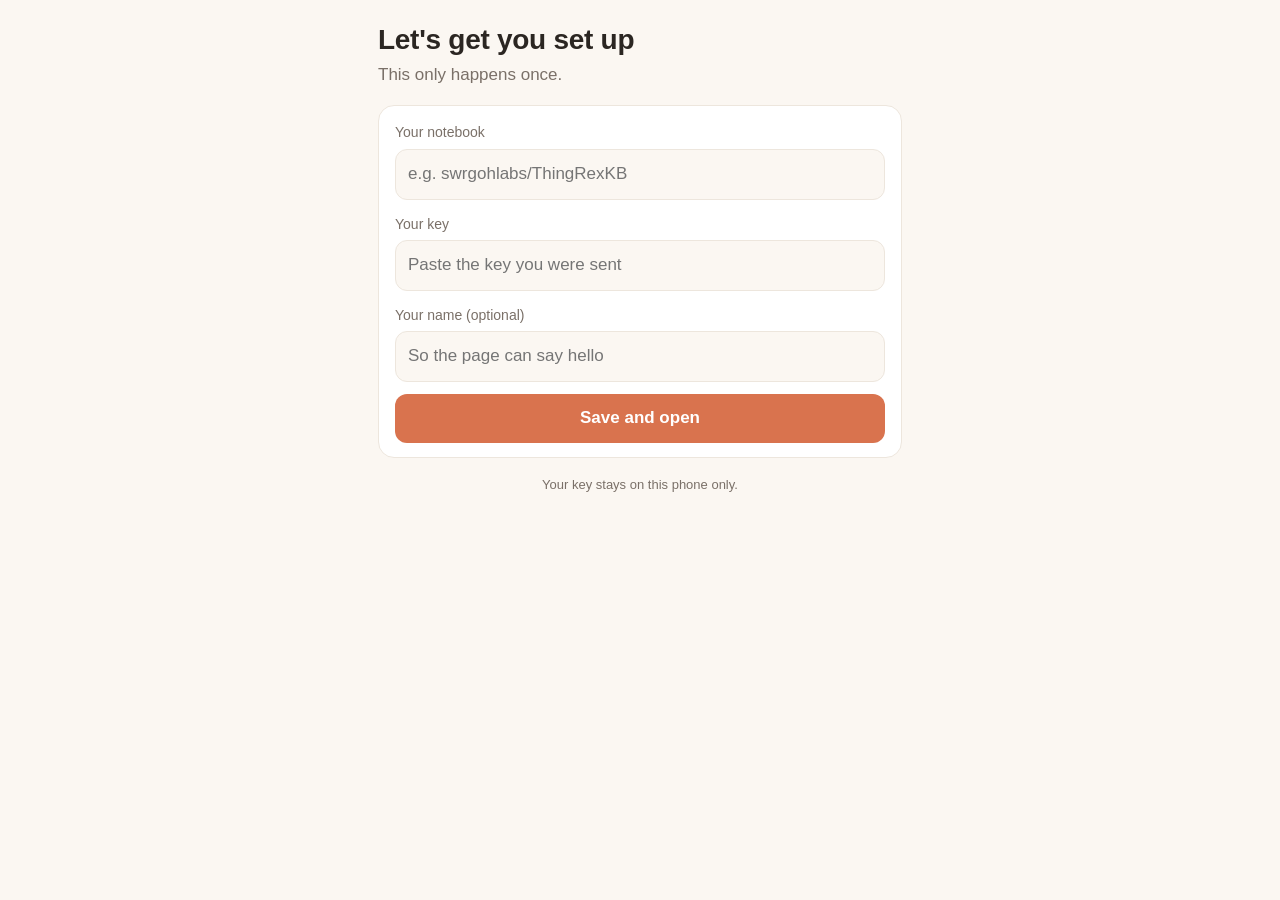
==== index.html @ d5881858 "Add Today PWA that reads a KB's NOW.md Co-Authored-By: Claude Opus 5.5 <noreply@anthropic.com>" ====
<!DOCTYPE html>
<html lang="en">
<head>
<meta charset="utf-8">
<meta name="viewport" content="width=device-width, initial-scale=1, viewport-fit=cover">
<title>Today</title>
<link rel="manifest" href="manifest.webmanifest">
<link rel="apple-touch-icon" href="apple-touch-icon.png">
<meta name="apple-mobile-web-app-capable" content="yes">
<meta name="apple-mobile-web-app-title" content="Today">
<meta name="apple-mobile-web-app-status-bar-style" content="default">
<meta name="theme-color" content="#FBF7F2">
<style>
  :root {
    --bg: #FBF7F2; --card: #FFFFFF; --ink: #2B2622; --soft: #7A7068;
    --line: #EDE6DD; --accent: #D9734E; --accent-soft: #FBE9E1;
    --ok: #4F8A6E; --warn: #C2553A;
  }
  @media (prefers-color-scheme: dark) {
    :root { --bg:#1D1A18; --card:#272320; --ink:#F2ECE6; --soft:#A79C92;
      --line:#38322D; --accent:#E8906E; --accent-soft:#3A2A23; --ok:#7DB89A; --warn:#EE8A70; }
  }
  * { box-sizing: border-box; }
  html, body { margin:0; background:var(--bg); color:var(--ink);
    font: 17px/1.45 -apple-system, BlinkMacSystemFont, "Segoe UI", Roboto, sans-serif; }
  main { max-width: 560px; margin: 0 auto;
    padding: calc(env(safe-area-inset-top) + 20px) 18px calc(env(safe-area-inset-bottom) + 40px); }
  header { margin-bottom: 18px; }
  .hello { font-size: 28px; font-weight: 700; margin: 0; letter-spacing: -0.01em; }
  .date { color: var(--soft); margin: 2px 0 0; }
  section { background: var(--card); border: 1px solid var(--line); border-radius: 16px;
    padding: 14px 16px; margin-bottom: 14px; }
  h2 { font-size: 13px; text-transform: uppercase; letter-spacing: .06em; color: var(--soft);
    margin: 0 0 8px; font-weight: 600; }
  ul { list-style: none; margin: 0; padding: 0; }
  li { padding: 9px 0; border-top: 1px solid var(--line); display: flex; gap: 10px; align-items: baseline; }
  li:first-child { border-top: 0; }
  .when { flex: 0 0 auto; min-width: 64px; font-size: 14px; color: var(--soft); font-variant-numeric: tabular-nums; }
  .when.late { color: var(--warn); font-weight: 600; }
  .when.now { color: var(--accent); font-weight: 600; }
  .what { flex: 1; }
  .sub { display:block; font-size: 14px; color: var(--soft); }
  .empty { color: var(--soft); font-style: italic; padding: 4px 0; }
  .hero { background: var(--accent-soft); border-color: transparent; }
  .foot { text-align: center; color: var(--soft); font-size: 13px; margin-top: 18px; }
  button, .btn { font: inherit; border: 0; border-radius: 12px; padding: 12px 16px; cursor: pointer;
    background: var(--accent); color: #fff; font-weight: 600; width: 100%; }
  .link { background: none; color: var(--soft); width: auto; padding: 6px; font-weight: 400;
    text-decoration: underline; font-size: 13px; }
  input { font: inherit; width: 100%; padding: 12px; border-radius: 12px; border: 1px solid var(--line);
    background: var(--bg); color: var(--ink); margin: 4px 0 12px; }
  label { font-size: 14px; color: var(--soft); }
  .msg { padding: 12px 14px; border-radius: 12px; background: var(--accent-soft); margin-bottom: 14px; }
  [hidden] { display: none !important; }
</style>
</head>
<body>
<main>
  <!-- Setup screen -->
  <div id="setup" hidden>
    <header>
      <p class="hello">Let's get you set up</p>
      <p class="date">This only happens once.</p>
    </header>
    <div id="setupMsg" class="msg" hidden></div>
    <section>
      <label for="repo">Your notebook</label>
      <input id="repo" placeholder="e.g. swrgohlabs/ThingRexKB" autocapitalize="off" autocorrect="off" spellcheck="false">
      <label for="key">Your key</label>
      <input id="key" type="password" placeholder="Paste the key you were sent" autocapitalize="off" autocorrect="off" spellcheck="false">
      <label for="name">Your name (optional)</label>
      <input id="name" placeholder="So the page can say hello" autocomplete="given-name">
      <button id="save">Save and open</button>
    </section>
    <p class="foot">Your key stays on this phone only.</p>
  </div>

  <!-- Dashboard -->
  <div id="dash" hidden>
    <header>
      <p class="hello" id="hello">Good morning</p>
      <p class="date" id="date"></p>
    </header>
    <div id="dashMsg" class="msg" hidden></div>

    <section class="hero">
      <h2>Today</h2>
      <ul id="today"></ul>
    </section>
    <section>
      <h2>Waiting on</h2>
      <ul id="waiting"></ul>
    </section>
    <section>
      <h2>Coming up</h2>
      <ul id="coming"></ul>
    </section>
    <section id="notesWrap">
      <h2>Notes</h2>
      <ul id="notes"></ul>
    </section>

    <p class="foot">
      <span id="updated"></span><br>
      <button class="link" id="refresh">Refresh</button>
      <button class="link" id="reset">Reconnect</button>
    </p>
  </div>
</main>

<script src="now-parser.js"></script>
<script>
(function () {
  "use strict";
  var STORE = "today-app-v1";
  var FILE_PATH = "NOW.md";                  // the dashboard file each KB Keeper keeps current
  var COMING_DAYS = 14;                       // how far ahead "Coming up" looks

  var $ = function (id) { return document.getElementById(id); };

  function load() { try { return JSON.parse(localStorage.getItem(STORE)) || {}; } catch (e) { return {}; } }
  function save(obj) { try { localStorage.setItem(STORE, JSON.stringify(obj)); } catch (e) {} }

  // ---- One-tap setup links: ...#repo=owner/name&key=xxx (the part after # never leaves the phone)
  window.addEventListener("hashchange", function () { readSetupLink(); refresh(); });
  readSetupLink();
  function readSetupLink() {
    if (!location.hash || location.hash.length < 2) return;
    var p = new URLSearchParams(location.hash.slice(1));
    var cfg = load();
    if (p.get("demo") !== null) { cfg.demo = true; }
    if (p.get("repo")) { cfg.repo = p.get("repo").trim(); delete cfg.demo; }
    if (p.get("key")) { cfg.key = p.get("key").trim(); }
    if (p.get("path")) { cfg.path = p.get("path").trim(); }
    if (p.get("name")) { cfg.name = p.get("name").trim(); }
    save(cfg);
    history.replaceState(null, "", location.pathname);
  }

  // ---- Dates. "Today" is the Singapore date, same rule the KBs use (AGENTS.md).
  var SGT;
  try { SGT = new Intl.DateTimeFormat("en-CA", { timeZone: "Asia/Singapore", year: "numeric", month: "2-digit", day: "2-digit" }); } catch (e) {}
  function todayStr(d) {
    d = d || new Date();
    if (SGT) { var s = SGT.format(d); if (/^\d{4}-\d{2}-\d{2}$/.test(s)) return s; }
    return d.getFullYear() + "-" + String(d.getMonth() + 1).padStart(2, "0") + "-" + String(d.getDate()).padStart(2, "0");
  }
  function parseDay(s) { var a = String(s).slice(0, 10).split("-"); return new Date(+a[0], +a[1] - 1, +a[2]); }
  function daysFromToday(s) { return Math.round((parseDay(s) - parseDay(todayStr())) / 86400000); }
  function niceDay(s) {
    var n = daysFromToday(s);
    if (n === 0) return "Today";
    if (n === 1) return "Tomorrow";
    if (n === -1) return "Yesterday";
    var d = parseDay(s);
    var opts = n > 0 && n < 7 ? { weekday: "short" } : { day: "numeric", month: "short" };
    return d.toLocaleDateString(undefined, opts);
  }
  function ago(s) {
    var n = -daysFromToday(s);
    if (n <= 0) return "since today";
    if (n === 1) return "since yesterday";
    return n + " days";
  }

  function esc(s) {
    return String(s == null ? "" : s).replace(/[&<>"']/g, function (c) {
      return { "&": "&amp;", "<": "&lt;", ">": "&gt;", '"': "&quot;", "'": "&#39;" }[c];
    });
  }
  function row(when, whenClass, what, sub) {
    return '<li><span class="when ' + (whenClass || "") + '">' + esc(when) + '</span>' +
      '<span class="what">' + esc(what) + (sub ? '<span class="sub">' + esc(sub) + "</span>" : "") + "</span></li>";
  }
  function fill(id, rows, emptyText) {
    $(id).innerHTML = rows.length ? rows.join("") : '<li class="empty">' + esc(emptyText) + "</li>";
  }

  // ---- Render
  function render(data) {
    var now = new Date();
    var h = now.getHours();
    var greet = h < 12 ? "Good morning" : h < 18 ? "Good afternoon" : "Good evening";
    var who = load().name || data.name;
    $("hello").textContent = greet + (who ? ", " + who : "");
    $("date").textContent = now.toLocaleDateString(undefined, { weekday: "long", day: "numeric", month: "long" });

    var todos = data.todos || [], events = data.events || [], waiting = data.waiting || [], notes = data.notes || [];
    var top = data.top || [];

    // Today = top 3 + events on today + to-dos due today, overdue, or with no date yet
    var todayRows = [];
    top.forEach(function (t) { todayRows.push(row("Top 3", "now", t, "")); });
    var onNow = function (e) {
      if (!e.date) return false;
      var a = daysFromToday(e.date), b = e.end ? daysFromToday(e.end) : a;
      return a <= 0 && b >= 0;
    };
    events.filter(onNow)
      .sort(function (a, b) { return String(a.time || "").localeCompare(String(b.time || "")); })
      .forEach(function (e) {
        var multi = e.end && e.end !== e.date ? "until " + niceDay(e.end) : "";
        todayRows.push(row(e.time && daysFromToday(e.date) === 0 ? e.time : "All day", "now", e.text, [e.where, multi].filter(Boolean).join(" · ")));
      });
    todos.filter(function (t) { return t.due && daysFromToday(t.due) < 0; })
      .sort(function (a, b) { return String(a.due).localeCompare(String(b.due)); })
      .forEach(function (t) { todayRows.push(row("Overdue", "late", t.text, "was due " + niceDay(t.due))); });
    todos.filter(function (t) { return t.due && daysFromToday(t.due) === 0; })
      .forEach(function (t) { todayRows.push(row("To do", "now", t.text, t.detail)); });
    var rank = { Urgent: 0, Important: 1, Later: 3 };
    var r = function (t) { return rank[t.priority] == null ? 2 : rank[t.priority]; };
    todos.filter(function (t) { return !t.due; })
      .sort(function (a, b) { return r(a) - r(b); })
      .forEach(function (t) {
        var sub = t.detail || (t.tbc ? String(t.tbc).replace(/^TBC\b\s*/i, "date to be confirmed ").trim() : "");
        var urgent = t.priority === "Urgent";
        todayRows.push(row(urgent ? "Urgent" : "Anytime", urgent ? "now" : "", t.text, sub));
      });
    fill("today", todayRows, "Nothing for today. Enjoy it!");

    fill("waiting", waiting.map(function (w) {
      return row(w.since ? ago(w.since) : "", "", w.who + (w.what ? " — " + w.what : ""), "");
    }), "Not waiting on anyone.");

    var upcoming = []
      .concat(events.filter(function (e) { return e.date; }).map(function (e) {
        var until = e.end && e.end !== e.date ? "until " + niceDay(e.end) : "";
        return { d: e.date, t: e.time, text: e.text, sub: [e.where, until].filter(Boolean).join(" · ") };
      }))
      .concat(todos.filter(function (t) { return t.due; }).map(function (t) { return { d: t.due, text: t.text, sub: "to do" }; }))
      .filter(function (x) { var n = daysFromToday(x.d); return n > 0 && n <= COMING_DAYS; })
      .sort(function (a, b) { return (a.d + (a.t || "")).localeCompare(b.d + (b.t || "")); });
    fill("coming", upcoming.map(function (x) {
      return row(niceDay(x.d), "", x.text, [x.t, x.sub].filter(Boolean).join(" · "));
    }), "Nothing in the next two weeks.");

    $("notesWrap").hidden = !notes.length;
    fill("notes", notes.map(function (n) { return row("", "", typeof n === "string" ? n : n.text, ""); }), "");

    var stamp = data.changed || data.updated;
    $("updated").textContent = "";
    if (stamp) {
      var dateOnly = /^\d{4}-\d{2}-\d{2}$/.test(stamp);
      var u = dateOnly ? parseDay(stamp) : new Date(stamp);
      $("updated").textContent = isNaN(u) ? "" : "Last updated " + (dateOnly ? niceDay(stamp)
        : u.toLocaleString(undefined, { weekday: "short", day: "numeric", month: "short", hour: "numeric", minute: "2-digit" }));
    }
  }

  function showMsg(text) { var m = $("dashMsg"); m.textContent = text; m.hidden = !text; }

  // ---- Fetch from the private GitHub notebook
  function toData(text) {
    var t = String(text || "").replace(/^\uFEFF/, "");
    return /^\s*\{/.test(t) ? JSON.parse(t) : window.parseNow(t);   // NOW.md, or a JSON summary if path points at one
  }
  function api(cfg, path, accept) {
    return fetch("https://api.github.com/repos/" + cfg.repo + "/" + path, {
      headers: { "Authorization": "Bearer " + cfg.key, "Accept": accept },
      cache: "no-store"
    });
  }
  function fetchData(cfg) {
    if (cfg.demo) return fetch("today.example.md", { cache: "no-store" }).then(function (r) { return r.text(); }).then(toData);
    var path = cfg.path || FILE_PATH;
    // When the file last changed (best effort; the page works without it)
    var changed = api(cfg, "commits?per_page=1&path=" + encodeURIComponent(path), "application/vnd.github+json")
      .then(function (r) { return r.ok ? r.json() : []; })
      .then(function (c) { return c && c[0] && c[0].commit && c[0].commit.committer && c[0].commit.committer.date; })
      .catch(function () { return undefined; });
    var file = api(cfg, "contents/" + path.split("/").map(encodeURIComponent).join("/") + "?t=" + Date.now(), "application/vnd.github.raw+json")
      .then(function (r) {
        if (r.status === 401 || r.status === 403) throw { kind: "key" };
        if (r.status === 404) throw { kind: "missing" };
        if (!r.ok) throw { kind: "other" };
        return r.text();
      }).then(toData);
    return Promise.all([file, changed]).then(function (v) { if (v[1]) v[0].changed = v[1]; return v[0]; });
  }

  function refresh() {
    var cfg = load();
    if (!cfg.demo && !(cfg.repo && cfg.key)) return showSetup();
    $("setup").hidden = true; $("dash").hidden = false;
    if (cfg.last) render(cfg.last);           // show last copy instantly
    fetchData(cfg).then(function (data) {
      showMsg("");
      cfg = load(); cfg.last = data; save(cfg);
      render(data);
    }).catch(function (err) {
      var k = err && err.kind;
      if (k === "key") showMsg("Your key has stopped working. Tap “Reconnect” below and paste a new one.");
      else if (k === "missing") showMsg("Your page isn't ready yet. Tell your bot something and check back soon.");
      else showMsg(cfg.last ? "Can't connect right now, so this is your last saved view." : "Can't connect right now. Check your internet and try again.");
      if (!cfg.last && k !== "key") render({});
    });
  }

  function showSetup(msg) {
    var cfg = load();
    $("dash").hidden = true; $("setup").hidden = false;
    $("repo").value = cfg.repo || "";
    $("name").value = cfg.name || "";
    var m = $("setupMsg"); m.textContent = msg || ""; m.hidden = !msg;
  }

  $("save").onclick = function () {
    var repo = $("repo").value.trim().replace(/^https?:\/\/github\.com\//, "").replace(/\/$/, "");
    var key = $("key").value.trim();
    if (!/^[^/\s]+\/[^/\s]+$/.test(repo)) return showSetup("Please enter the notebook like name/NotebookName.");
    if (!key) return showSetup("Please paste your key.");
    var cfg = load(); cfg.repo = repo; cfg.key = key; delete cfg.demo; delete cfg.last;
    var name = $("name").value.trim(); if (name) cfg.name = name; else delete cfg.name;
    save(cfg);
    $("key").value = "";
    refresh();
  };
  $("refresh").onclick = refresh;
  $("reset").onclick = function () { var c = load(); delete c.key; delete c.demo; save(c); showSetup(); };

  // Only re-check while the dashboard is showing, so switching apps mid-setup (to copy the key) keeps what was typed.
  document.addEventListener("visibilitychange", function () { if (!document.hidden && !$("dash").hidden) refresh(); });

  if ("serviceWorker" in navigator) navigator.serviceWorker.register("sw.js").catch(function () {});
  refresh();
})();
</script>
</body>
</html>
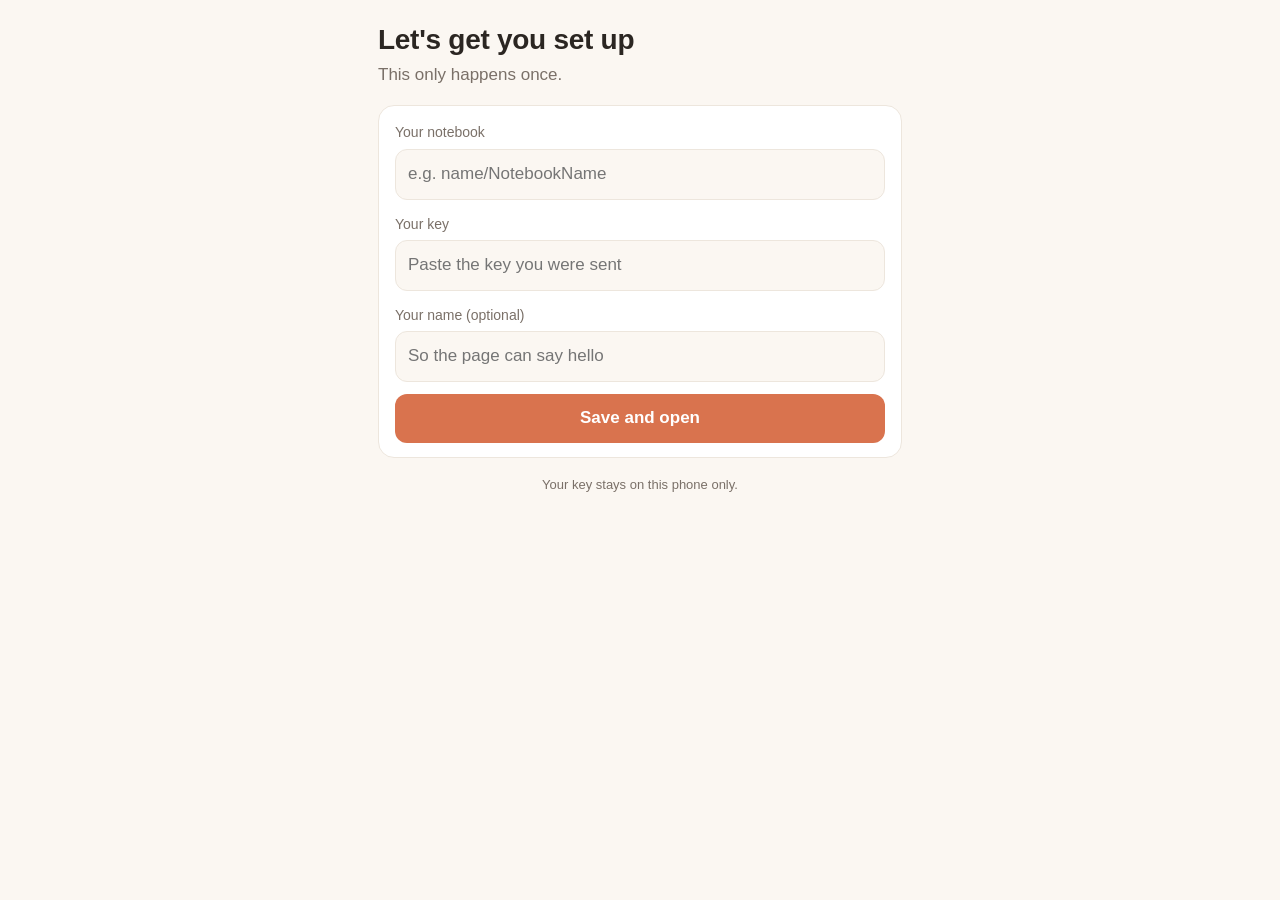
==== commit fd75f906: "Harden app: strict CSP, validated setup links, no personal examples - Move script to app.js and add " ====
--- a/index.html
+++ b/index.html
@@ -3,6 +3,8 @@
 <head>
 <meta charset="utf-8">
 <meta name="viewport" content="width=device-width, initial-scale=1, viewport-fit=cover">
+<meta http-equiv="Content-Security-Policy" content="default-src 'none'; script-src 'self'; style-src 'self' 'unsafe-inline'; img-src 'self'; manifest-src 'self'; worker-src 'self'; connect-src 'self' https://api.github.com; base-uri 'none'; form-action 'none'">
+<meta name="referrer" content="no-referrer">
 <title>Today</title>
 <link rel="manifest" href="manifest.webmanifest">
 <link rel="apple-touch-icon" href="apple-touch-icon.png">
@@ -55,6 +57,7 @@
 </style>
 </head>
 <body>
+<noscript><p style="padding:20px">Please turn on JavaScript to use Today.</p></noscript>
 <main>
   <!-- Setup screen -->
   <div id="setup" hidden>
@@ -65,7 +68,7 @@
     <div id="setupMsg" class="msg" hidden></div>
     <section>
       <label for="repo">Your notebook</label>
-      <input id="repo" placeholder="e.g. swrgohlabs/ThingRexKB" autocapitalize="off" autocorrect="off" spellcheck="false">
+      <input id="repo" placeholder="e.g. name/NotebookName" autocapitalize="off" autocorrect="off" spellcheck="false">
       <label for="key">Your key</label>
       <input id="key" type="password" placeholder="Paste the key you were sent" autocapitalize="off" autocorrect="off" spellcheck="false">
       <label for="name">Your name (optional)</label>
@@ -109,221 +112,6 @@
 </main>
 
 <script src="now-parser.js"></script>
-<script>
-(function () {
-  "use strict";
-  var STORE = "today-app-v1";
-  var FILE_PATH = "NOW.md";                  // the dashboard file each KB Keeper keeps current
-  var COMING_DAYS = 14;                       // how far ahead "Coming up" looks
-
-  var $ = function (id) { return document.getElementById(id); };
-
-  function load() { try { return JSON.parse(localStorage.getItem(STORE)) || {}; } catch (e) { return {}; } }
-  function save(obj) { try { localStorage.setItem(STORE, JSON.stringify(obj)); } catch (e) {} }
-
-  // ---- One-tap setup links: ...#repo=owner/name&key=xxx (the part after # never leaves the phone)
-  window.addEventListener("hashchange", function () { readSetupLink(); refresh(); });
-  readSetupLink();
-  function readSetupLink() {
-    if (!location.hash || location.hash.length < 2) return;
-    var p = new URLSearchParams(location.hash.slice(1));
-    var cfg = load();
-    if (p.get("demo") !== null) { cfg.demo = true; }
-    if (p.get("repo")) { cfg.repo = p.get("repo").trim(); delete cfg.demo; }
-    if (p.get("key")) { cfg.key = p.get("key").trim(); }
-    if (p.get("path")) { cfg.path = p.get("path").trim(); }
-    if (p.get("name")) { cfg.name = p.get("name").trim(); }
-    save(cfg);
-    history.replaceState(null, "", location.pathname);
-  }
-
-  // ---- Dates. "Today" is the Singapore date, same rule the KBs use (AGENTS.md).
-  var SGT;
-  try { SGT = new Intl.DateTimeFormat("en-CA", { timeZone: "Asia/Singapore", year: "numeric", month: "2-digit", day: "2-digit" }); } catch (e) {}
-  function todayStr(d) {
-    d = d || new Date();
-    if (SGT) { var s = SGT.format(d); if (/^\d{4}-\d{2}-\d{2}$/.test(s)) return s; }
-    return d.getFullYear() + "-" + String(d.getMonth() + 1).padStart(2, "0") + "-" + String(d.getDate()).padStart(2, "0");
-  }
-  function parseDay(s) { var a = String(s).slice(0, 10).split("-"); return new Date(+a[0], +a[1] - 1, +a[2]); }
-  function daysFromToday(s) { return Math.round((parseDay(s) - parseDay(todayStr())) / 86400000); }
-  function niceDay(s) {
-    var n = daysFromToday(s);
-    if (n === 0) return "Today";
-    if (n === 1) return "Tomorrow";
-    if (n === -1) return "Yesterday";
-    var d = parseDay(s);
-    var opts = n > 0 && n < 7 ? { weekday: "short" } : { day: "numeric", month: "short" };
-    return d.toLocaleDateString(undefined, opts);
-  }
-  function ago(s) {
-    var n = -daysFromToday(s);
-    if (n <= 0) return "since today";
-    if (n === 1) return "since yesterday";
-    return n + " days";
-  }
-
-  function esc(s) {
-    return String(s == null ? "" : s).replace(/[&<>"']/g, function (c) {
-      return { "&": "&amp;", "<": "&lt;", ">": "&gt;", '"': "&quot;", "'": "&#39;" }[c];
-    });
-  }
-  function row(when, whenClass, what, sub) {
-    return '<li><span class="when ' + (whenClass || "") + '">' + esc(when) + '</span>' +
-      '<span class="what">' + esc(what) + (sub ? '<span class="sub">' + esc(sub) + "</span>" : "") + "</span></li>";
-  }
-  function fill(id, rows, emptyText) {
-    $(id).innerHTML = rows.length ? rows.join("") : '<li class="empty">' + esc(emptyText) + "</li>";
-  }
-
-  // ---- Render
-  function render(data) {
-    var now = new Date();
-    var h = now.getHours();
-    var greet = h < 12 ? "Good morning" : h < 18 ? "Good afternoon" : "Good evening";
-    var who = load().name || data.name;
-    $("hello").textContent = greet + (who ? ", " + who : "");
-    $("date").textContent = now.toLocaleDateString(undefined, { weekday: "long", day: "numeric", month: "long" });
-
-    var todos = data.todos || [], events = data.events || [], waiting = data.waiting || [], notes = data.notes || [];
-    var top = data.top || [];
-
-    // Today = top 3 + events on today + to-dos due today, overdue, or with no date yet
-    var todayRows = [];
-    top.forEach(function (t) { todayRows.push(row("Top 3", "now", t, "")); });
-    var onNow = function (e) {
-      if (!e.date) return false;
-      var a = daysFromToday(e.date), b = e.end ? daysFromToday(e.end) : a;
-      return a <= 0 && b >= 0;
-    };
-    events.filter(onNow)
-      .sort(function (a, b) { return String(a.time || "").localeCompare(String(b.time || "")); })
-      .forEach(function (e) {
-        var multi = e.end && e.end !== e.date ? "until " + niceDay(e.end) : "";
-        todayRows.push(row(e.time && daysFromToday(e.date) === 0 ? e.time : "All day", "now", e.text, [e.where, multi].filter(Boolean).join(" · ")));
-      });
-    todos.filter(function (t) { return t.due && daysFromToday(t.due) < 0; })
-      .sort(function (a, b) { return String(a.due).localeCompare(String(b.due)); })
-      .forEach(function (t) { todayRows.push(row("Overdue", "late", t.text, "was due " + niceDay(t.due))); });
-    todos.filter(function (t) { return t.due && daysFromToday(t.due) === 0; })
-      .forEach(function (t) { todayRows.push(row("To do", "now", t.text, t.detail)); });
-    var rank = { Urgent: 0, Important: 1, Later: 3 };
-    var r = function (t) { return rank[t.priority] == null ? 2 : rank[t.priority]; };
-    todos.filter(function (t) { return !t.due; })
-      .sort(function (a, b) { return r(a) - r(b); })
-      .forEach(function (t) {
-        var sub = t.detail || (t.tbc ? String(t.tbc).replace(/^TBC\b\s*/i, "date to be confirmed ").trim() : "");
-        var urgent = t.priority === "Urgent";
-        todayRows.push(row(urgent ? "Urgent" : "Anytime", urgent ? "now" : "", t.text, sub));
-      });
-    fill("today", todayRows, "Nothing for today. Enjoy it!");
-
-    fill("waiting", waiting.map(function (w) {
-      return row(w.since ? ago(w.since) : "", "", w.who + (w.what ? " — " + w.what : ""), "");
-    }), "Not waiting on anyone.");
-
-    var upcoming = []
-      .concat(events.filter(function (e) { return e.date; }).map(function (e) {
-        var until = e.end && e.end !== e.date ? "until " + niceDay(e.end) : "";
-        return { d: e.date, t: e.time, text: e.text, sub: [e.where, until].filter(Boolean).join(" · ") };
-      }))
-      .concat(todos.filter(function (t) { return t.due; }).map(function (t) { return { d: t.due, text: t.text, sub: "to do" }; }))
-      .filter(function (x) { var n = daysFromToday(x.d); return n > 0 && n <= COMING_DAYS; })
-      .sort(function (a, b) { return (a.d + (a.t || "")).localeCompare(b.d + (b.t || "")); });
-    fill("coming", upcoming.map(function (x) {
-      return row(niceDay(x.d), "", x.text, [x.t, x.sub].filter(Boolean).join(" · "));
-    }), "Nothing in the next two weeks.");
-
-    $("notesWrap").hidden = !notes.length;
-    fill("notes", notes.map(function (n) { return row("", "", typeof n === "string" ? n : n.text, ""); }), "");
-
-    var stamp = data.changed || data.updated;
-    $("updated").textContent = "";
-    if (stamp) {
-      var dateOnly = /^\d{4}-\d{2}-\d{2}$/.test(stamp);
-      var u = dateOnly ? parseDay(stamp) : new Date(stamp);
-      $("updated").textContent = isNaN(u) ? "" : "Last updated " + (dateOnly ? niceDay(stamp)
-        : u.toLocaleString(undefined, { weekday: "short", day: "numeric", month: "short", hour: "numeric", minute: "2-digit" }));
-    }
-  }
-
-  function showMsg(text) { var m = $("dashMsg"); m.textContent = text; m.hidden = !text; }
-
-  // ---- Fetch from the private GitHub notebook
-  function toData(text) {
-    var t = String(text || "").replace(/^\uFEFF/, "");
-    return /^\s*\{/.test(t) ? JSON.parse(t) : window.parseNow(t);   // NOW.md, or a JSON summary if path points at one
-  }
-  function api(cfg, path, accept) {
-    return fetch("https://api.github.com/repos/" + cfg.repo + "/" + path, {
-      headers: { "Authorization": "Bearer " + cfg.key, "Accept": accept },
-      cache: "no-store"
-    });
-  }
-  function fetchData(cfg) {
-    if (cfg.demo) return fetch("today.example.md", { cache: "no-store" }).then(function (r) { return r.text(); }).then(toData);
-    var path = cfg.path || FILE_PATH;
-    // When the file last changed (best effort; the page works without it)
-    var changed = api(cfg, "commits?per_page=1&path=" + encodeURIComponent(path), "application/vnd.github+json")
-      .then(function (r) { return r.ok ? r.json() : []; })
-      .then(function (c) { return c && c[0] && c[0].commit && c[0].commit.committer && c[0].commit.committer.date; })
-      .catch(function () { return undefined; });
-    var file = api(cfg, "contents/" + path.split("/").map(encodeURIComponent).join("/") + "?t=" + Date.now(), "application/vnd.github.raw+json")
-      .then(function (r) {
-        if (r.status === 401 || r.status === 403) throw { kind: "key" };
-        if (r.status === 404) throw { kind: "missing" };
-        if (!r.ok) throw { kind: "other" };
-        return r.text();
-      }).then(toData);
-    return Promise.all([file, changed]).then(function (v) { if (v[1]) v[0].changed = v[1]; return v[0]; });
-  }
-
-  function refresh() {
-    var cfg = load();
-    if (!cfg.demo && !(cfg.repo && cfg.key)) return showSetup();
-    $("setup").hidden = true; $("dash").hidden = false;
-    if (cfg.last) render(cfg.last);           // show last copy instantly
-    fetchData(cfg).then(function (data) {
-      showMsg("");
-      cfg = load(); cfg.last = data; save(cfg);
-      render(data);
-    }).catch(function (err) {
-      var k = err && err.kind;
-      if (k === "key") showMsg("Your key has stopped working. Tap “Reconnect” below and paste a new one.");
-      else if (k === "missing") showMsg("Your page isn't ready yet. Tell your bot something and check back soon.");
-      else showMsg(cfg.last ? "Can't connect right now, so this is your last saved view." : "Can't connect right now. Check your internet and try again.");
-      if (!cfg.last && k !== "key") render({});
-    });
-  }
-
-  function showSetup(msg) {
-    var cfg = load();
-    $("dash").hidden = true; $("setup").hidden = false;
-    $("repo").value = cfg.repo || "";
-    $("name").value = cfg.name || "";
-    var m = $("setupMsg"); m.textContent = msg || ""; m.hidden = !msg;
-  }
-
-  $("save").onclick = function () {
-    var repo = $("repo").value.trim().replace(/^https?:\/\/github\.com\//, "").replace(/\/$/, "");
-    var key = $("key").value.trim();
-    if (!/^[^/\s]+\/[^/\s]+$/.test(repo)) return showSetup("Please enter the notebook like name/NotebookName.");
-    if (!key) return showSetup("Please paste your key.");
-    var cfg = load(); cfg.repo = repo; cfg.key = key; delete cfg.demo; delete cfg.last;
-    var name = $("name").value.trim(); if (name) cfg.name = name; else delete cfg.name;
-    save(cfg);
-    $("key").value = "";
-    refresh();
-  };
-  $("refresh").onclick = refresh;
-  $("reset").onclick = function () { var c = load(); delete c.key; delete c.demo; save(c); showSetup(); };
-
-  // Only re-check while the dashboard is showing, so switching apps mid-setup (to copy the key) keeps what was typed.
-  document.addEventListener("visibilitychange", function () { if (!document.hidden && !$("dash").hidden) refresh(); });
-
-  if ("serviceWorker" in navigator) navigator.serviceWorker.register("sw.js").catch(function () {});
-  refresh();
-})();
-</script>
+<script src="app.js"></script>
 </body>
 </html>
